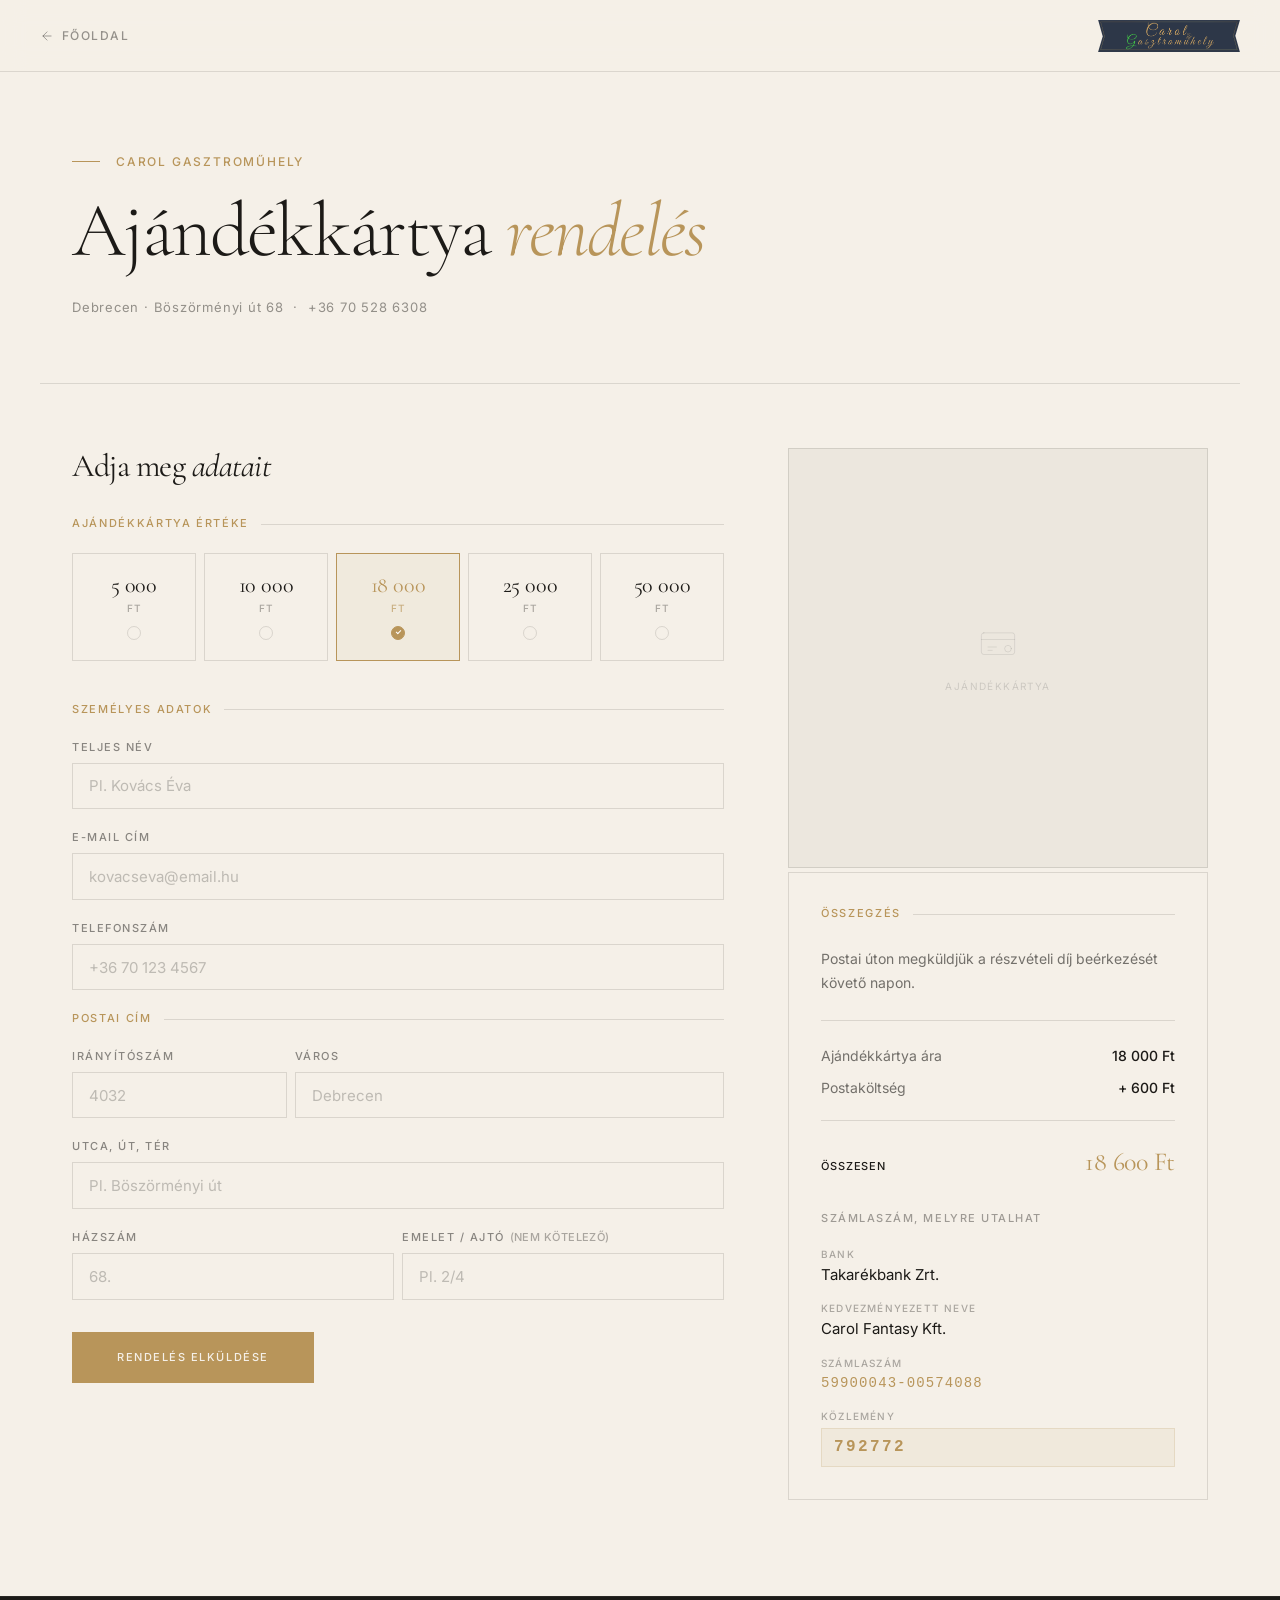
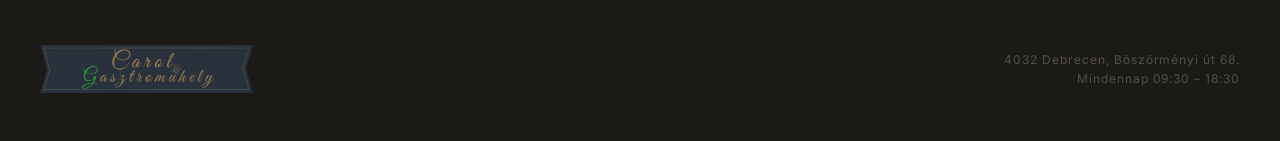
==== ajandekkartyak.html @ 9ffb7a0f "Initial commit — Carol Gasztroműhely website Full site: hero, about, services, kurzusok, heti menu w" ====
<!DOCTYPE html>
<html lang="hu">
<head>
  <meta charset="UTF-8">
  <meta name="viewport" content="width=device-width, initial-scale=1.0">
  <title>Ajándékkártya rendelés — Carol Gasztroműhely</title>
  <meta name="description" content="Carol Gasztroműhely ajándékkártya rendelése. Adj ajándékba élményt!">

  <link rel="preconnect" href="https://fonts.googleapis.com">
  <link rel="preconnect" href="https://fonts.gstatic.com" crossorigin>
  <link href="https://fonts.googleapis.com/css2?family=Cormorant+Garamond:ital,wght@0,300;0,400;0,500;1,300;1,400;1,500&family=Inter:wght@300;400;500&display=swap" rel="stylesheet">

  <style>
    :root {
      --color-bg:       #F5F0E8;
      --color-text:     #1C1A17;
      --color-accent:   #B8955A;
      --color-bg-dark:  #1C1A17;
      --color-text-dark:#F5F0E8;
      --color-rule:     rgba(28, 26, 23, 0.12);
      --color-error:    #a0402a;
      --font-heading:   'Cormorant Garamond', Georgia, serif;
      --font-body:      'Inter', system-ui, sans-serif;
      --max-width:      1200px;
      --nav-height:     72px;
      --ease-out:       cubic-bezier(0.16, 1, 0.3, 1);
    }

    *, *::before, *::after { box-sizing: border-box; margin: 0; padding: 0; }
    html { scroll-behavior: smooth; }
    img { max-width: 100%; display: block; }
    a { color: inherit; text-decoration: none; }
    ul { list-style: none; }
    button { cursor: pointer; border: none; background: none; font: inherit; }

    body {
      font-family: var(--font-body);
      font-size: 1rem;
      color: var(--color-text);
      background: var(--color-bg);
      line-height: 1.6;
      -webkit-font-smoothing: antialiased;
      overflow-x: hidden;
    }

    /* ── Nav ──────────────────────────────────────────────── */
    .nav {
      position: sticky;
      top: 0;
      z-index: 100;
      height: var(--nav-height);
      display: flex;
      align-items: center;
      padding: 0 2rem;
      background: rgba(245, 240, 232, 0.96);
      backdrop-filter: blur(12px);
      -webkit-backdrop-filter: blur(12px);
      border-bottom: 1px solid var(--color-rule);
    }
    .nav-inner {
      width: 100%;
      max-width: var(--max-width);
      margin: 0 auto;
      display: flex;
      align-items: center;
      justify-content: space-between;
    }
    .nav-logo { display: flex; align-items: center; flex-shrink: 0; }
    .nav-logo img { height: 32px; width: auto; display: block; transition: opacity 150ms; }
    .nav-logo:hover img { opacity: 0.8; }
    .nav-back {
      display: flex;
      align-items: center;
      gap: 0.5rem;
      font-size: 0.75rem;
      font-weight: 500;
      letter-spacing: 0.12em;
      text-transform: uppercase;
      color: rgba(28, 26, 23, 0.45);
      transition: color 150ms;
    }
    .nav-back:hover { color: var(--color-accent); }
    .nav-back svg { width: 14px; height: 14px; }

    /* ── Page header ─────────────────────────────────────── */
    .page-header {
      padding: 5rem 2rem 4rem;
      max-width: var(--max-width);
      margin: 0 auto;
      border-bottom: 1px solid var(--color-rule);
    }
    .page-header-label {
      font-size: 0.75rem;
      font-weight: 500;
      letter-spacing: 0.15em;
      text-transform: uppercase;
      color: var(--color-accent);
      display: flex;
      align-items: center;
      gap: 1rem;
      margin-bottom: 1.25rem;
    }
    .page-header-label::before {
      content: '';
      display: block;
      width: 28px;
      height: 1px;
      background: var(--color-accent);
    }
    .page-header h1 {
      font-family: var(--font-heading);
      font-size: clamp(2.75rem, 6vw, 5rem);
      font-weight: 300;
      letter-spacing: -0.025em;
      line-height: 1.05;
    }
    .page-header h1 em { font-style: italic; color: var(--color-accent); }
    .page-header-sub {
      margin-top: 1.5rem;
      font-size: 0.8125rem;
      letter-spacing: 0.06em;
      color: rgba(28, 26, 23, 0.45);
      line-height: 1.8;
    }

    /* ── Layout ──────────────────────────────────────────── */
    .order-content {
      max-width: var(--max-width);
      margin: 0 auto;
      padding: 4rem 2rem 6rem;
      display: grid;
      grid-template-columns: 1fr 420px;
      gap: 4rem;
      align-items: start;
      animation: fadeUp 0.7s var(--ease-out) 0.1s both;
    }

    /* ── Section headings ────────────────────────────────── */
    .form-section-title {
      font-size: 0.6875rem;
      font-weight: 500;
      letter-spacing: 0.15em;
      text-transform: uppercase;
      color: var(--color-accent);
      display: flex;
      align-items: center;
      gap: 0.75rem;
      margin-bottom: 1.25rem;
    }
    .form-section-title::after {
      content: '';
      flex: 1;
      height: 1px;
      background: var(--color-rule);
    }

    /* ── Gift card value picker ───────────────────────────── */
    .card-picker {
      display: grid;
      grid-template-columns: repeat(5, 1fr);
      gap: 8px;
      margin-bottom: 2.5rem;
    }
    .card-option {
      position: relative;
    }
    .card-option input[type="radio"] {
      position: absolute;
      opacity: 0;
      width: 0;
      height: 0;
    }
    .card-option label {
      display: flex;
      flex-direction: column;
      align-items: center;
      justify-content: center;
      gap: 4px;
      padding: 1.25rem 0.5rem;
      border: 1px solid var(--color-rule);
      cursor: pointer;
      transition: border-color 200ms, background 200ms;
      user-select: none;
    }
    .card-option label:hover {
      border-color: rgba(184, 149, 90, 0.5);
      background: rgba(184, 149, 90, 0.04);
    }
    .card-option input:checked + label {
      border-color: var(--color-accent);
      background: rgba(184, 149, 90, 0.07);
    }
    .card-price {
      font-family: var(--font-heading);
      font-size: 1.375rem;
      font-weight: 400;
      color: var(--color-text);
      letter-spacing: -0.01em;
      line-height: 1;
      transition: color 200ms;
    }
    .card-option input:checked + label .card-price { color: var(--color-accent); }
    .card-currency {
      font-size: 0.625rem;
      font-weight: 500;
      letter-spacing: 0.1em;
      text-transform: uppercase;
      color: rgba(28, 26, 23, 0.35);
      transition: color 200ms;
    }
    .card-option input:checked + label .card-currency { color: rgba(184, 149, 90, 0.7); }
    /* Checkmark */
    .card-check {
      width: 14px;
      height: 14px;
      border-radius: 50%;
      border: 1px solid var(--color-rule);
      margin-top: 6px;
      display: flex;
      align-items: center;
      justify-content: center;
      transition: background 200ms, border-color 200ms;
      flex-shrink: 0;
    }
    .card-option input:checked + label .card-check {
      background: var(--color-accent);
      border-color: var(--color-accent);
    }
    .card-check::after {
      content: '';
      width: 5px;
      height: 3px;
      border-left: 1.5px solid #fff;
      border-bottom: 1.5px solid #fff;
      transform: translateY(-1px) rotate(-45deg);
      opacity: 0;
      transition: opacity 150ms;
    }
    .card-option input:checked + label .card-check::after { opacity: 1; }

    /* ── Form fields ─────────────────────────────────────── */
    .order-form-section h2 {
      font-family: var(--font-heading);
      font-size: 2rem;
      font-weight: 400;
      letter-spacing: -0.015em;
      margin-bottom: 2rem;
      line-height: 1.1;
    }
    .order-form-section h2 em { font-style: italic; }

    .form-group {
      display: flex;
      flex-direction: column;
      gap: 0.4rem;
      margin-bottom: 1.25rem;
    }
    .form-group label {
      font-size: 0.6875rem;
      font-weight: 500;
      letter-spacing: 0.14em;
      text-transform: uppercase;
      color: rgba(28, 26, 23, 0.5);
    }
    .form-group input {
      width: 100%;
      padding: 0.8rem 1rem;
      background: transparent;
      border: 1px solid var(--color-rule);
      border-radius: 0;
      font-family: var(--font-body);
      font-size: 0.9375rem;
      color: var(--color-text);
      outline: none;
      transition: border-color 200ms;
      -webkit-appearance: none;
    }
    .form-group input::placeholder { color: rgba(28, 26, 23, 0.25); }
    .form-group input:focus { border-color: var(--color-accent); }
    .form-group input.error { border-color: var(--color-error); }

    /* Two-column row for short paired fields */
    .form-row {
      display: grid;
      grid-template-columns: 1fr 2fr;
      gap: 8px;
      margin-bottom: 1.25rem;
    }
    .form-row .form-group { margin-bottom: 0; }

    .form-hint {
      font-size: 0.6875rem;
      color: rgba(28, 26, 23, 0.35);
      letter-spacing: 0.04em;
      margin-top: 2px;
    }

    .form-submit {
      display: inline-block;
      margin-top: 0.75rem;
      padding: 1rem 2.75rem;
      font-family: var(--font-body);
      font-size: 0.6875rem;
      font-weight: 500;
      letter-spacing: 0.14em;
      text-transform: uppercase;
      color: var(--color-bg);
      background: var(--color-accent);
      border: 1px solid var(--color-accent);
      cursor: pointer;
      transition: background 150ms, color 150ms, border-color 150ms;
    }
    .form-submit:hover {
      background: transparent;
      color: var(--color-text);
      border-color: var(--color-text);
    }

    /* ── Thank you ───────────────────────────────────────── */
    .order-thankyou { display: none; padding: 3rem 0; }
    .order-thankyou.visible { display: block; }
    .order-form-inner.hidden { display: none; }
    .thankyou-icon {
      width: 48px;
      height: 48px;
      border-radius: 50%;
      border: 1px solid var(--color-accent);
      display: flex;
      align-items: center;
      justify-content: center;
      margin-bottom: 1.5rem;
      color: var(--color-accent);
    }
    .thankyou-icon svg { width: 20px; height: 20px; }
    .order-thankyou h3 {
      font-family: var(--font-heading);
      font-size: 2rem;
      font-weight: 400;
      margin-bottom: 1rem;
    }
    .order-thankyou h3 em { font-style: italic; color: var(--color-accent); }
    .order-thankyou p {
      font-size: 0.9375rem;
      color: rgba(28, 26, 23, 0.6);
      line-height: 1.8;
      max-width: 480px;
    }

    /* ── Sidebar ─────────────────────────────────────────── */
    .order-sidebar {
      display: flex;
      flex-direction: column;
      gap: 2px;
      position: sticky;
      top: calc(var(--nav-height) + 2rem);
    }

    .sidebar-image-slot {
      aspect-ratio: 1 / 1;
      background: rgba(28, 26, 23, 0.04);
      border: 1px solid var(--color-rule);
      display: flex;
      align-items: center;
      justify-content: center;
      overflow: hidden;
      margin-bottom: 2px;
    }
    .sidebar-image-slot img { width: 100%; height: 100%; object-fit: cover; display: block; }
    .sidebar-image-placeholder {
      display: flex;
      flex-direction: column;
      align-items: center;
      gap: 1rem;
      color: rgba(28, 26, 23, 0.15);
      font-size: 0.625rem;
      letter-spacing: 0.14em;
      text-transform: uppercase;
    }
    .sidebar-image-placeholder svg { width: 40px; height: 40px; }

    /* Summary */
    .order-summary { border: 1px solid var(--color-rule); padding: 2rem; }
    .order-summary-title {
      font-size: 0.6875rem;
      font-weight: 500;
      letter-spacing: 0.15em;
      text-transform: uppercase;
      color: var(--color-accent);
      margin-bottom: 1.5rem;
      display: flex;
      align-items: center;
      gap: 0.75rem;
    }
    .order-summary-title::after { content: ''; flex: 1; height: 1px; background: var(--color-rule); }

    .order-summary-note {
      font-size: 0.875rem;
      line-height: 1.75;
      color: rgba(28, 26, 23, 0.6);
      padding-bottom: 1.5rem;
      border-bottom: 1px solid var(--color-rule);
      margin-bottom: 1.5rem;
    }

    .price-rows {
      display: flex;
      flex-direction: column;
      gap: 0.625rem;
      padding-bottom: 1.25rem;
      border-bottom: 1px solid var(--color-rule);
      margin-bottom: 1.25rem;
    }
    .price-row {
      display: flex;
      justify-content: space-between;
      align-items: baseline;
      font-size: 0.875rem;
      color: rgba(28, 26, 23, 0.6);
    }
    .price-row-value { font-weight: 500; color: var(--color-text); }
    .price-row--total .price-row-label {
      font-size: 0.6875rem;
      font-weight: 500;
      letter-spacing: 0.08em;
      text-transform: uppercase;
      color: var(--color-text);
    }
    .price-row--total .price-row-value {
      font-family: var(--font-heading);
      font-size: 1.625rem;
      font-weight: 400;
      color: var(--color-accent);
      letter-spacing: -0.01em;
      transition: all 200ms;
    }

    /* Bank details */
    .bank-details { display: flex; flex-direction: column; gap: 0.875rem; }
    .bank-details-title {
      font-size: 0.6875rem;
      font-weight: 500;
      letter-spacing: 0.14em;
      text-transform: uppercase;
      color: rgba(28, 26, 23, 0.4);
      margin-bottom: 0.25rem;
    }
    .bank-row { display: flex; flex-direction: column; gap: 2px; }
    .bank-row-label {
      font-size: 0.625rem;
      font-weight: 500;
      letter-spacing: 0.12em;
      text-transform: uppercase;
      color: rgba(28, 26, 23, 0.35);
    }
    .bank-row-value { font-size: 0.9375rem; color: var(--color-text); line-height: 1.5; }
    .bank-row-value.mono {
      font-family: 'Courier New', monospace;
      font-size: 0.875rem;
      letter-spacing: 0.08em;
      color: var(--color-accent);
    }
    .bank-code {
      display: inline-flex;
      align-items: center;
      background: rgba(184, 149, 90, 0.08);
      border: 1px solid rgba(184, 149, 90, 0.2);
      padding: 0.375rem 0.75rem;
      font-family: 'Courier New', monospace;
      font-size: 1rem;
      font-weight: 700;
      letter-spacing: 0.15em;
      color: var(--color-accent);
      margin-top: 2px;
    }

    /* ── Footer ──────────────────────────────────────────── */
    .footer {
      background: var(--color-bg-dark);
      padding: 3rem 2rem;
      border-top: 1px solid rgba(245, 240, 232, 0.06);
    }
    .footer-inner {
      max-width: var(--max-width);
      margin: 0 auto;
      display: flex;
      align-items: center;
      justify-content: space-between;
      gap: 1rem;
      flex-wrap: wrap;
    }
    .footer-logo { display: flex; align-items: center; }
    .footer-logo img { height: 48px; width: auto; opacity: 0.8; }
    .footer-info {
      font-size: 0.75rem;
      letter-spacing: 0.08em;
      color: rgba(245, 240, 232, 0.25);
      text-align: right;
    }

    @keyframes fadeUp {
      from { opacity: 0; transform: translateY(20px); }
      to   { opacity: 1; transform: translateY(0); }
    }

    /* ── Responsive ──────────────────────────────────────── */
    @media (max-width: 960px) {
      .order-content { grid-template-columns: 1fr; gap: 3rem; }
      .order-sidebar { position: static; }
      .sidebar-image-slot { max-width: 480px; }
      .card-picker { grid-template-columns: repeat(3, 1fr); }
    }
    @media (max-width: 600px) {
      .page-header { padding: 3rem 1.25rem 2.5rem; }
      .order-content { padding: 3rem 1.25rem 4rem; }
      .nav { padding: 0 1.25rem; }
      .card-picker { grid-template-columns: repeat(3, 1fr); }
      .form-row { grid-template-columns: 1fr 1fr; }
    }
    @media (max-width: 380px) {
      .card-picker { grid-template-columns: repeat(2, 1fr); }
    }
  </style>
</head>
<body>

  <!-- ══ NAV ═══════════════════════════════════════════════ -->
  <nav class="nav" aria-label="Navigáció">
    <div class="nav-inner">
      <a href="index.html" class="nav-back" aria-label="Vissza a főoldalra">
        <svg viewBox="0 0 24 24" fill="none" stroke="currentColor" stroke-width="1.5"
             stroke-linecap="round" stroke-linejoin="round" aria-hidden="true">
          <path d="M19 12H5M12 5l-7 7 7 7"/>
        </svg>
        Főoldal
      </a>
      <a href="index.html" class="nav-logo">
        <img src="assets/images/logo.png" alt="Carol Gasztroműhely">
      </a>
    </div>
  </nav>

  <!-- ══ PAGE HEADER ════════════════════════════════════════ -->
  <header class="page-header">
    <div class="page-header-label">Carol Gasztroműhely</div>
    <h1>Ajándékkártya <em>rendelés</em></h1>
    <p class="page-header-sub">
      Debrecen · Böszörményi út 68 &nbsp;·&nbsp; +36 70 528 6308
    </p>
  </header>

  <!-- ══ ORDER CONTENT ══════════════════════════════════════ -->
  <div class="order-content">

    <!-- ── Left: Form ──────────────────────────────────── -->
    <div class="order-form-section">
      <h2>Adja meg <em>adatait</em></h2>

      <div class="order-form-inner" id="order-form-inner">
        <form id="order-form" novalidate>

          <!-- 1. Gift card value picker -->
          <div class="form-section-title">Ajándékkártya értéke</div>

          <div class="card-picker" role="group" aria-label="Válasszon értéket">
            <div class="card-option">
              <input type="radio" name="ertek" id="e5000" value="5000">
              <label for="e5000">
                <span class="card-price">5 000</span>
                <span class="card-currency">Ft</span>
                <span class="card-check" aria-hidden="true"></span>
              </label>
            </div>
            <div class="card-option">
              <input type="radio" name="ertek" id="e10000" value="10000">
              <label for="e10000">
                <span class="card-price">10 000</span>
                <span class="card-currency">Ft</span>
                <span class="card-check" aria-hidden="true"></span>
              </label>
            </div>
            <div class="card-option">
              <input type="radio" name="ertek" id="e18000" value="18000" checked>
              <label for="e18000">
                <span class="card-price">18 000</span>
                <span class="card-currency">Ft</span>
                <span class="card-check" aria-hidden="true"></span>
              </label>
            </div>
            <div class="card-option">
              <input type="radio" name="ertek" id="e25000" value="25000">
              <label for="e25000">
                <span class="card-price">25 000</span>
                <span class="card-currency">Ft</span>
                <span class="card-check" aria-hidden="true"></span>
              </label>
            </div>
            <div class="card-option">
              <input type="radio" name="ertek" id="e50000" value="50000">
              <label for="e50000">
                <span class="card-price">50 000</span>
                <span class="card-currency">Ft</span>
                <span class="card-check" aria-hidden="true"></span>
              </label>
            </div>
          </div>

          <!-- 2. Personal details -->
          <div class="form-section-title" style="margin-top: 0.5rem;">Személyes adatok</div>

          <div class="form-group">
            <label for="nev">Teljes név</label>
            <input type="text" id="nev" name="nev" placeholder="Pl. Kovács Éva"
                   autocomplete="name" required>
          </div>

          <div class="form-group">
            <label for="email">E-mail cím</label>
            <input type="email" id="email" name="email" placeholder="kovacseva@email.hu"
                   autocomplete="email" required>
          </div>

          <div class="form-group">
            <label for="telefon">Telefonszám</label>
            <input type="tel" id="telefon" name="telefon" placeholder="+36 70 123 4567"
                   autocomplete="tel" required>
          </div>

          <!-- 3. Delivery address — split fields -->
          <div class="form-section-title" style="margin-top: 0.5rem;">Postai cím</div>

          <div class="form-row">
            <div class="form-group">
              <label for="iranyitoszam">Irányítószám</label>
              <input type="text" id="iranyitoszam" name="iranyitoszam"
                     placeholder="4032" inputmode="numeric" maxlength="4"
                     autocomplete="postal-code" required>
            </div>
            <div class="form-group">
              <label for="varos">Város</label>
              <input type="text" id="varos" name="varos"
                     placeholder="Debrecen"
                     autocomplete="address-level2" required>
            </div>
          </div>

          <div class="form-group">
            <label for="utca">Utca, út, tér</label>
            <input type="text" id="utca" name="utca"
                   placeholder="Pl. Böszörményi út"
                   autocomplete="address-line1" required>
          </div>

          <div class="form-row" style="grid-template-columns: 1fr 1fr;">
            <div class="form-group">
              <label for="hazszam">Házszám</label>
              <input type="text" id="hazszam" name="hazszam"
                     placeholder="68."
                     autocomplete="address-line2" required>
            </div>
            <div class="form-group">
              <label for="emelet">Emelet / ajtó <span class="form-hint">(nem kötelező)</span></label>
              <input type="text" id="emelet" name="emelet"
                     placeholder="Pl. 2/4"
                     autocomplete="address-line3">
            </div>
          </div>

          <button type="submit" class="form-submit">Rendelés elküldése</button>

        </form>
      </div>

      <!-- Thank you state -->
      <div class="order-thankyou" id="order-thankyou">
        <div class="thankyou-icon">
          <svg viewBox="0 0 24 24" fill="none" stroke="currentColor" stroke-width="1.5"
               stroke-linecap="round" stroke-linejoin="round" aria-hidden="true">
            <polyline points="20 6 9 17 4 12"/>
          </svg>
        </div>
        <h3>Köszönjük <em>rendelését!</em></h3>
        <p>
          Hamarosan felvesszük Önnel a kapcsolatot a megadott elérhetőségeken.
          Kérjük, az utalást a lenti számlaszámra intézze — az ajándékkártyát
          a beérkezést követő napon postázzuk.
        </p>
      </div>
    </div>

    <!-- ── Right: Sidebar ──────────────────────────────── -->
    <aside class="order-sidebar">

      <!-- Square image slot -->
      <div class="sidebar-image-slot">
        <!-- Replace the placeholder div below with an <img> tag when the gift card photo is ready:
             <img src="assets/images/ajandekkartyak.jpg" alt="Carol Gasztroműhely ajándékkártya"> -->
        <div class="sidebar-image-placeholder" aria-hidden="true">
          <svg viewBox="0 0 48 48" fill="none" stroke="currentColor" stroke-width="0.75"
               stroke-linecap="round" stroke-linejoin="round">
            <rect x="4" y="13" width="40" height="26" rx="3"/>
            <line x1="4" y1="21" x2="44" y2="21"/>
            <line x1="12" y1="30" x2="22" y2="30"/>
            <line x1="12" y1="34" x2="17" y2="34"/>
            <circle cx="36" cy="32" r="4"/>
          </svg>
          <span>Ajándékkártya</span>
        </div>
      </div>

      <!-- Order summary -->
      <div class="order-summary">

        <div class="order-summary-title">Összegzés</div>

        <p class="order-summary-note">
          Postai úton megküldjük a részvételi díj beérkezését követő napon.
        </p>

        <div class="price-rows">
          <div class="price-row">
            <span class="price-row-label">Ajándékkártya ára</span>
            <span class="price-row-value" id="summary-card-price">18 000 Ft</span>
          </div>
          <div class="price-row">
            <span class="price-row-label">Postaköltség</span>
            <span class="price-row-value">+ 600 Ft</span>
          </div>
        </div>

        <div class="price-row price-row--total">
          <span class="price-row-label">Összesen</span>
          <span class="price-row-value" id="summary-total">18 600 Ft</span>
        </div>

        <div style="height: 1.75rem;"></div>

        <div class="bank-details">
          <div class="bank-details-title">Számlaszám, melyre utalhat</div>

          <div class="bank-row">
            <span class="bank-row-label">Bank</span>
            <span class="bank-row-value">Takarékbank Zrt.</span>
          </div>
          <div class="bank-row">
            <span class="bank-row-label">Kedvezményezett neve</span>
            <span class="bank-row-value">Carol Fantasy Kft.</span>
          </div>
          <div class="bank-row">
            <span class="bank-row-label">Számlaszám</span>
            <span class="bank-row-value mono">59900043-00574088</span>
          </div>
          <div class="bank-row">
            <span class="bank-row-label">Közlemény</span>
            <div class="bank-code">792772</div>
          </div>
        </div>

      </div>
    </aside>

  </div>

  <!-- ══ FOOTER ═════════════════════════════════════════════ -->
  <footer class="footer">
    <div class="footer-inner">
      <a href="index.html" class="footer-logo">
        <img src="assets/images/logo.png" alt="Carol Gasztroműhely">
      </a>
      <div class="footer-info">
        4032 Debrecen, Böszörményi út 68.<br>
        Mindennap 09:30 – 18:30
      </div>
    </div>
  </footer>

  <script>
  (function () {
    const SHIPPING = 600;

    // Update sidebar totals when picker changes
    document.querySelectorAll('input[name="ertek"]').forEach(function (radio) {
      radio.addEventListener('change', function () {
        var val = parseInt(this.value, 10);
        var total = val + SHIPPING;
        document.getElementById('summary-card-price').textContent = formatHUF(val) + ' Ft';
        document.getElementById('summary-total').textContent = formatHUF(total) + ' Ft';
      });
    });

    function formatHUF(n) {
      return n.toLocaleString('hu-HU');
    }

    // Required field ids
    var required = ['nev', 'email', 'telefon', 'iranyitoszam', 'varos', 'utca', 'hazszam'];

    document.getElementById('order-form').addEventListener('submit', function (e) {
      e.preventDefault();

      var valid = true;
      required.forEach(function (id) {
        var el = document.getElementById(id);
        var val = el.value.trim();
        if (!val) {
          el.classList.add('error');
          el.addEventListener('input', function () { el.classList.remove('error'); }, { once: true });
          valid = false;
        }
      });

      if (!valid) return;

      document.getElementById('order-form-inner').classList.add('hidden');
      document.getElementById('order-thankyou').classList.add('visible');
      window.scrollTo({
        top: document.querySelector('.order-form-section').offsetTop - 120,
        behavior: 'smooth'
      });
    });
  })();
  </script>

</body>
</html>
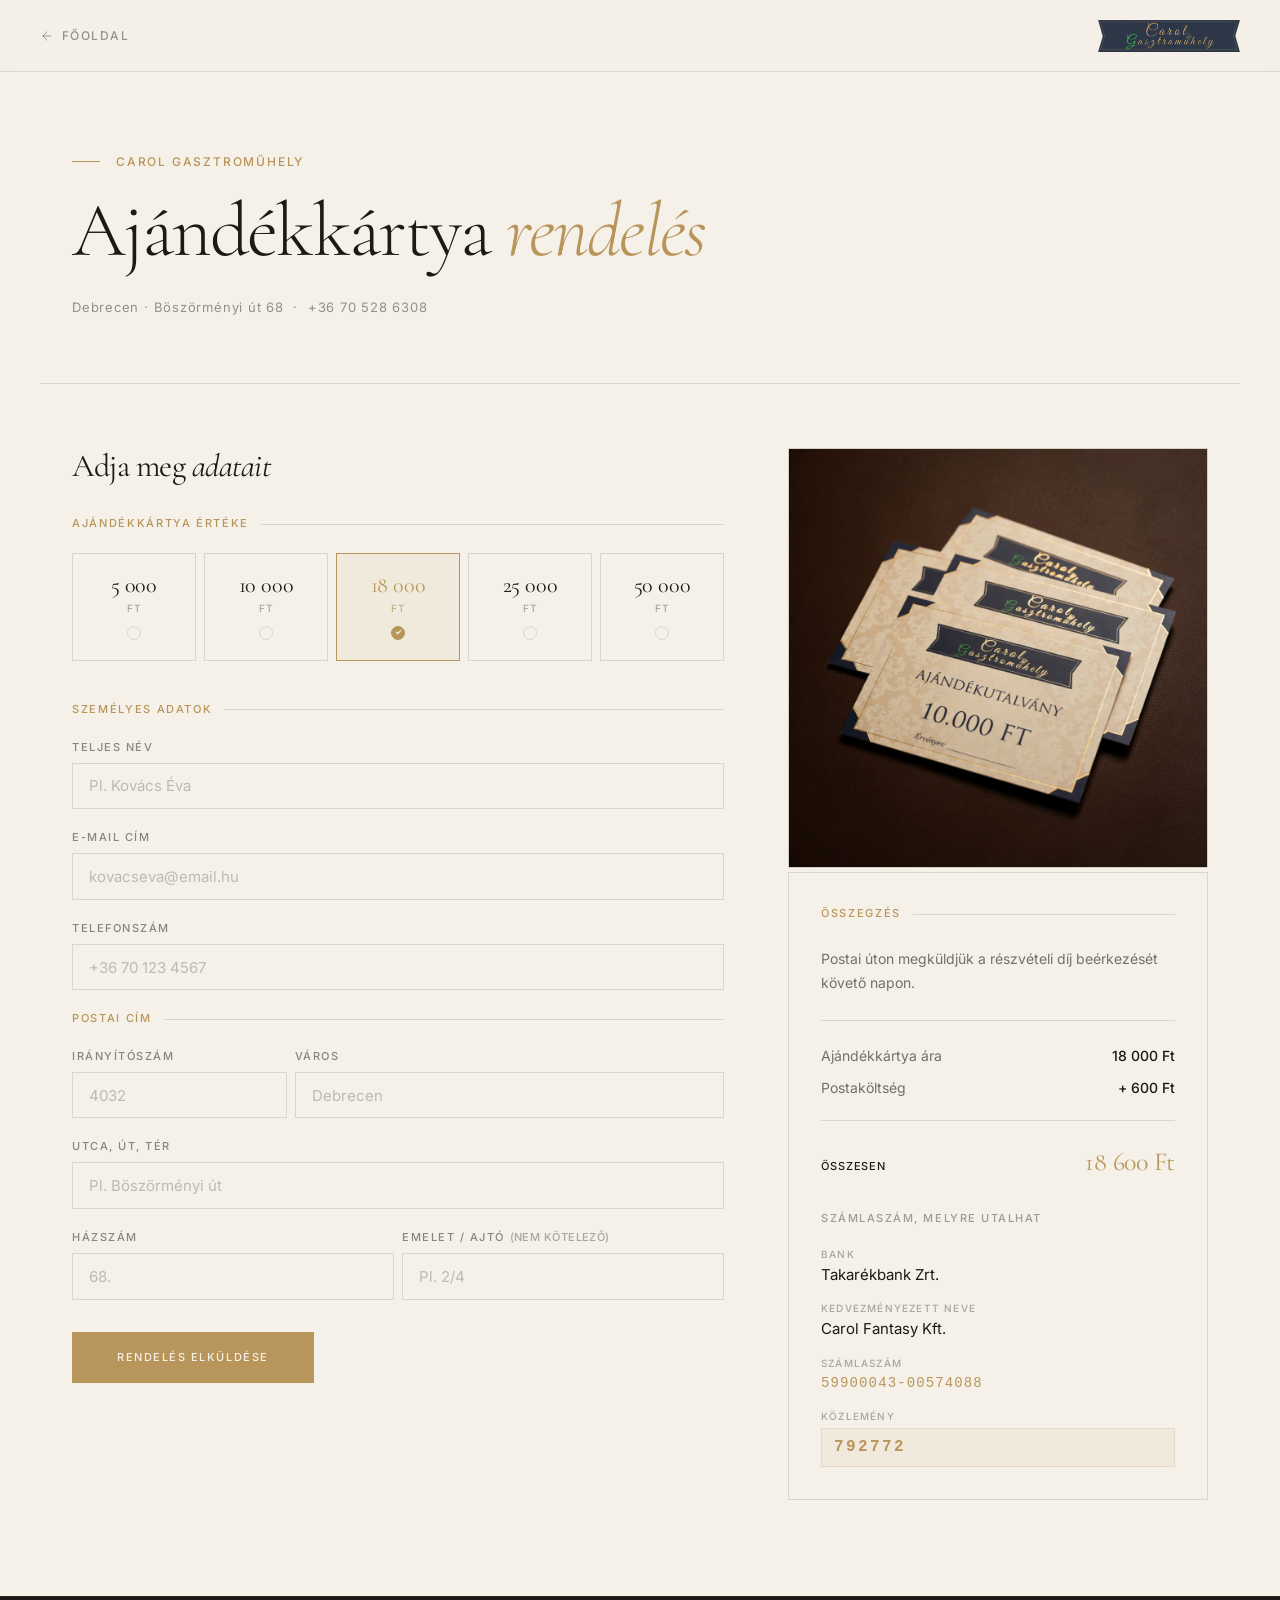
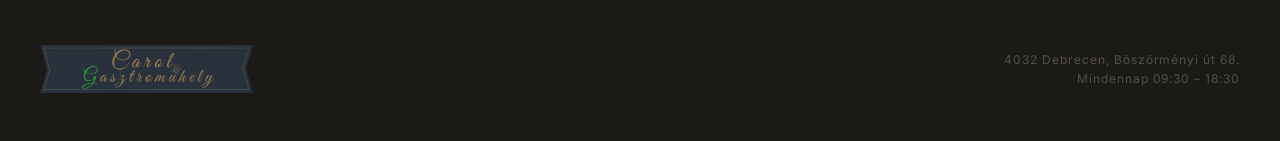
==== commit 775a4cd1: "Add HU/EN switch, gift card image, transparent mobile nav, new mobile menu - HU/EN language toggle i" ====
--- a/ajandekkartyak.html
+++ b/ajandekkartyak.html
@@ -690,21 +690,9 @@
     <!-- ── Right: Sidebar ──────────────────────────────── -->
     <aside class="order-sidebar">
 
-      <!-- Square image slot -->
+      <!-- Gift card image -->
       <div class="sidebar-image-slot">
-        <!-- Replace the placeholder div below with an <img> tag when the gift card photo is ready:
-             <img src="assets/images/ajandekkartyak.jpg" alt="Carol Gasztroműhely ajándékkártya"> -->
-        <div class="sidebar-image-placeholder" aria-hidden="true">
-          <svg viewBox="0 0 48 48" fill="none" stroke="currentColor" stroke-width="0.75"
-               stroke-linecap="round" stroke-linejoin="round">
-            <rect x="4" y="13" width="40" height="26" rx="3"/>
-            <line x1="4" y1="21" x2="44" y2="21"/>
-            <line x1="12" y1="30" x2="22" y2="30"/>
-            <line x1="12" y1="34" x2="17" y2="34"/>
-            <circle cx="36" cy="32" r="4"/>
-          </svg>
-          <span>Ajándékkártya</span>
-        </div>
+        <img src="assets/images/giftcards.JPG" alt="Carol Gasztroműhely ajándékkártya">
       </div>
 
       <!-- Order summary -->
